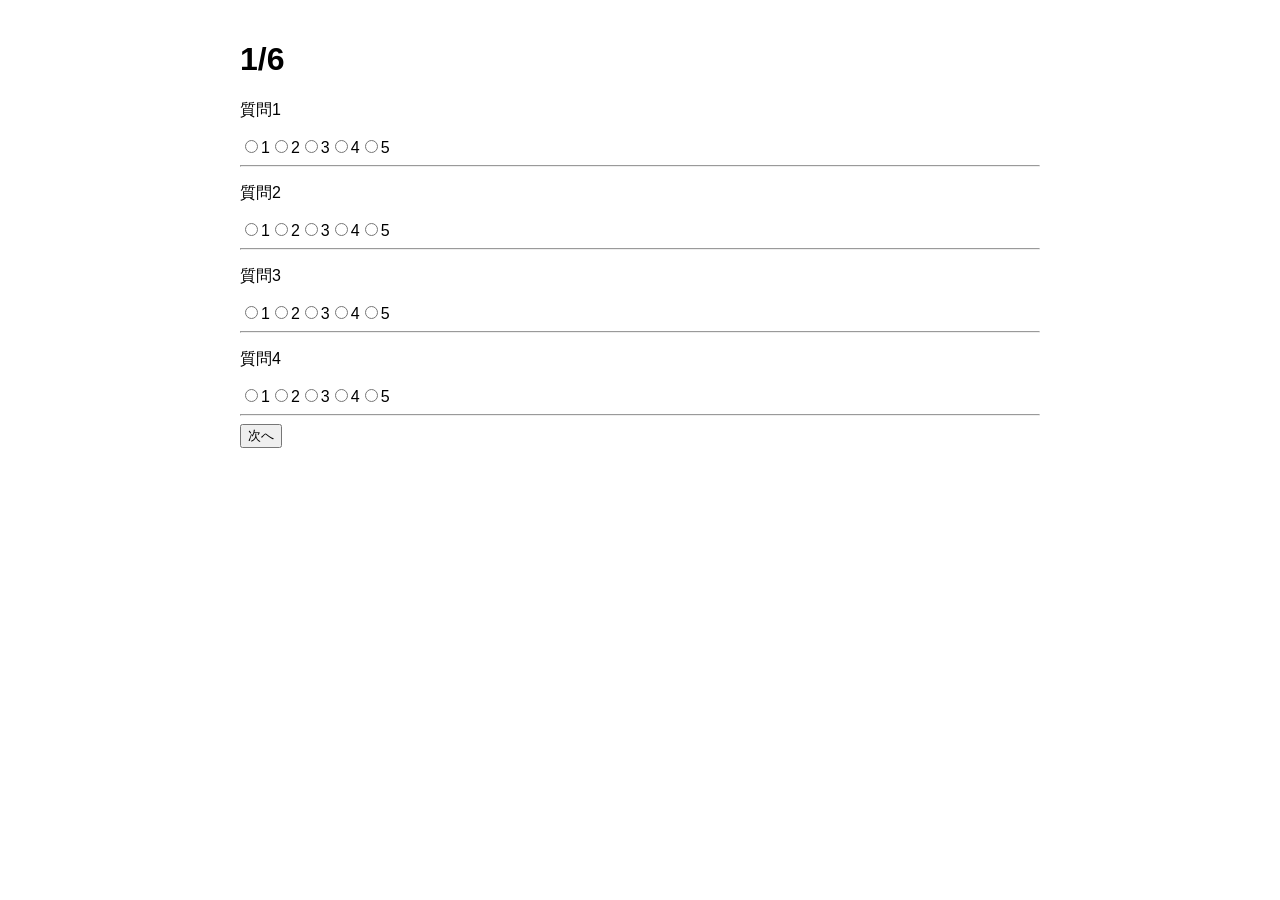
==== question1.html @ bad5d67c "Add files via upload" ====
<!DOCTYPE html><html lang="ja"><head><meta charset="UTF-8"><meta name="viewport" content="width=device-width,initial-scale=1"><style>body{font-family:sans-serif;max-width:800px;margin:auto;padding:20px}</style></head><body><h1>1/6</h1><form id="form"><p>質問1</p><label><input type="radio" name="q1" value="1" required>1</label><label><input type="radio" name="q1" value="2">2</label><label><input type="radio" name="q1" value="3">3</label><label><input type="radio" name="q1" value="4">4</label><label><input type="radio" name="q1" value="5">5</label><hr><p>質問2</p><label><input type="radio" name="q2" value="1" required>1</label><label><input type="radio" name="q2" value="2">2</label><label><input type="radio" name="q2" value="3">3</label><label><input type="radio" name="q2" value="4">4</label><label><input type="radio" name="q2" value="5">5</label><hr><p>質問3</p><label><input type="radio" name="q3" value="1" required>1</label><label><input type="radio" name="q3" value="2">2</label><label><input type="radio" name="q3" value="3">3</label><label><input type="radio" name="q3" value="4">4</label><label><input type="radio" name="q3" value="5">5</label><hr><p>質問4</p><label><input type="radio" name="q4" value="1" required>1</label><label><input type="radio" name="q4" value="2">2</label><label><input type="radio" name="q4" value="3">3</label><label><input type="radio" name="q4" value="4">4</label><label><input type="radio" name="q4" value="5">5</label><hr><button>次へ</button></form><script>document.getElementById("form").addEventListener("submit",function(e){e.preventDefault();const data={q1:Number(document.querySelector('input[name="q1"]:checked').value),q2:Number(document.querySelector('input[name="q2"]:checked').value),q3:Number(document.querySelector('input[name="q3"]:checked').value),q4:Number(document.querySelector('input[name="q4"]:checked').value)};localStorage.setItem("question1",JSON.stringify(data));location.href="question2.html";});</script></body></html>
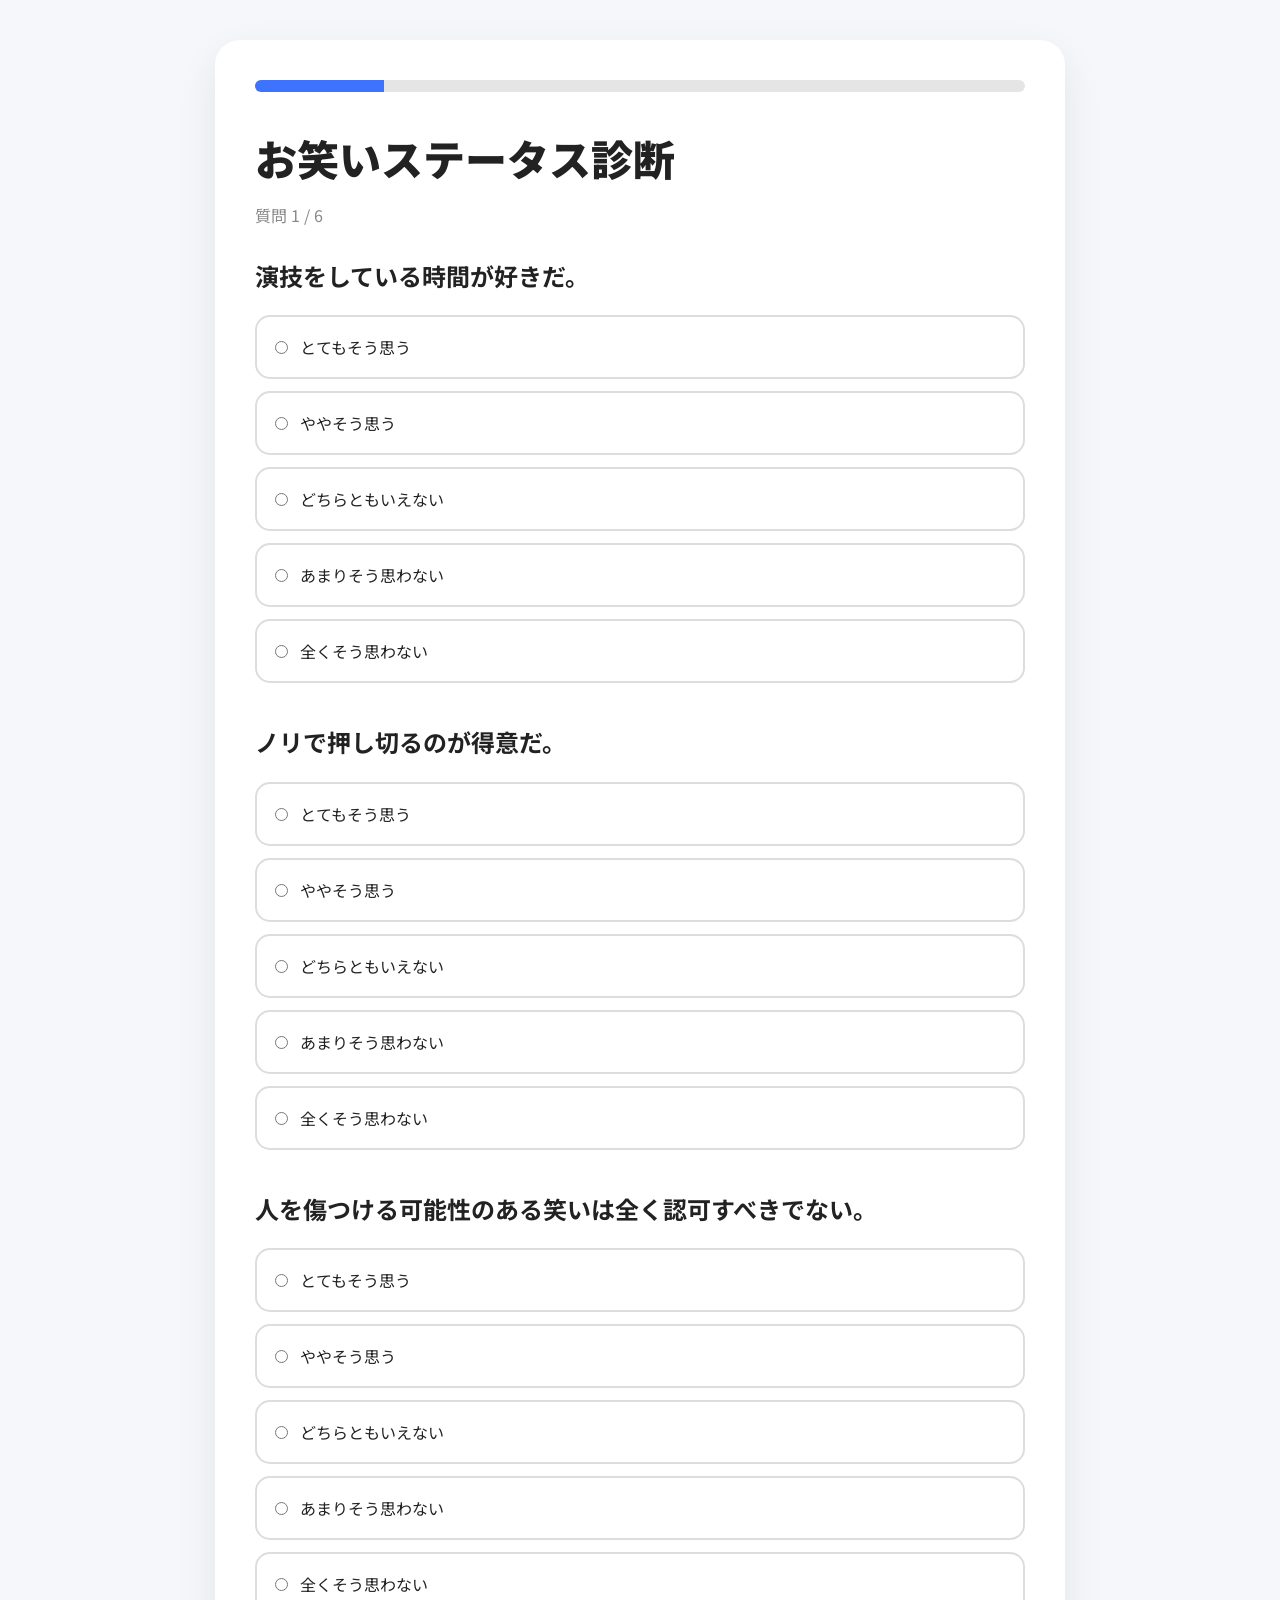
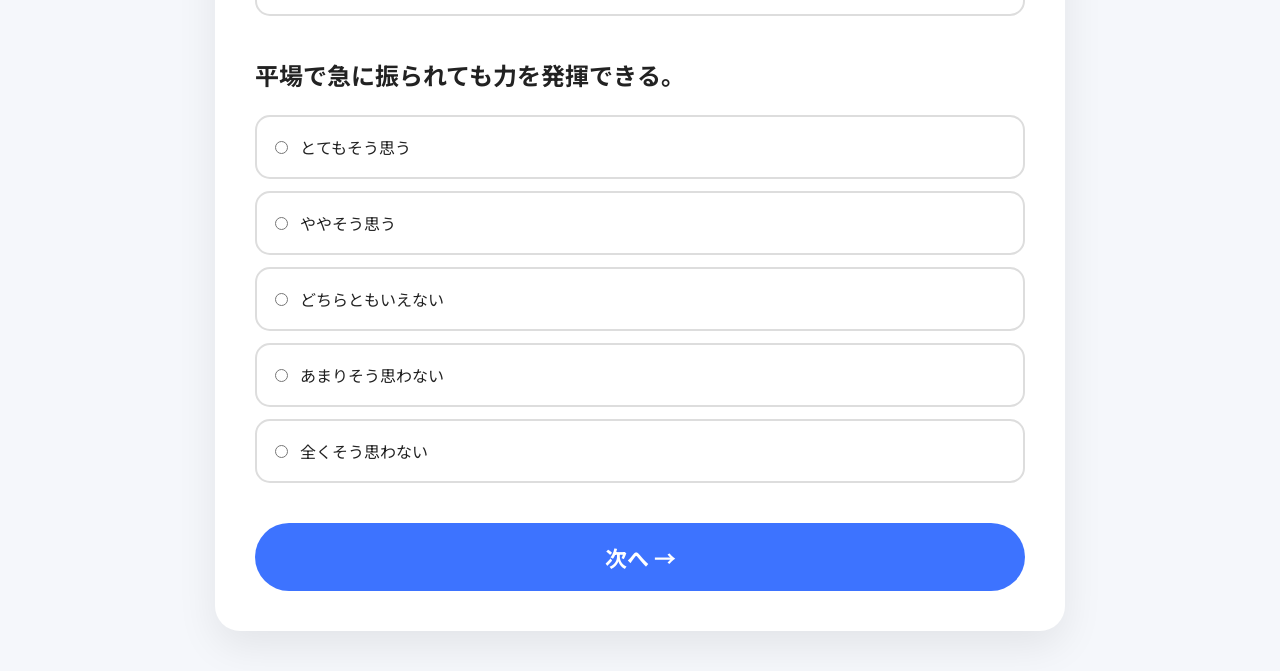
==== commit 35e489e9: "Change title and questions in question1.html" ====
--- a/question1.html
+++ b/question1.html
@@ -1 +1,138 @@
-<!DOCTYPE html><html lang="ja"><head><meta charset="UTF-8"><meta name="viewport" content="width=device-width,initial-scale=1"><style>body{font-family:sans-serif;max-width:800px;margin:auto;padding:20px}</style></head><body><h1>1/6</h1><form id="form"><p>質問1</p><label><input type="radio" name="q1" value="1" required>1</label><label><input type="radio" name="q1" value="2">2</label><label><input type="radio" name="q1" value="3">3</label><label><input type="radio" name="q1" value="4">4</label><label><input type="radio" name="q1" value="5">5</label><hr><p>質問2</p><label><input type="radio" name="q2" value="1" required>1</label><label><input type="radio" name="q2" value="2">2</label><label><input type="radio" name="q2" value="3">3</label><label><input type="radio" name="q2" value="4">4</label><label><input type="radio" name="q2" value="5">5</label><hr><p>質問3</p><label><input type="radio" name="q3" value="1" required>1</label><label><input type="radio" name="q3" value="2">2</label><label><input type="radio" name="q3" value="3">3</label><label><input type="radio" name="q3" value="4">4</label><label><input type="radio" name="q3" value="5">5</label><hr><p>質問4</p><label><input type="radio" name="q4" value="1" required>1</label><label><input type="radio" name="q4" value="2">2</label><label><input type="radio" name="q4" value="3">3</label><label><input type="radio" name="q4" value="4">4</label><label><input type="radio" name="q4" value="5">5</label><hr><button>次へ</button></form><script>document.getElementById("form").addEventListener("submit",function(e){e.preventDefault();const data={q1:Number(document.querySelector('input[name="q1"]:checked').value),q2:Number(document.querySelector('input[name="q2"]:checked').value),q3:Number(document.querySelector('input[name="q3"]:checked').value),q4:Number(document.querySelector('input[name="q4"]:checked').value)};localStorage.setItem("question1",JSON.stringify(data));location.href="question2.html";});</script></body></html>+<!DOCTYPE html>
+<html lang="ja">
+
+<head>
+
+<meta charset="UTF-8">
+<meta name="viewport" content="width=device-width, initial-scale=1.0">
+
+<title>お笑いステータス診断｜質問1/6</title>
+
+<link rel="stylesheet" href="css/style.css">
+
+<link rel="preconnect" href="https://fonts.googleapis.com">
+<link rel="preconnect" href="https://fonts.gstatic.com" crossorigin>
+<link href="https://fonts.googleapis.com/css2?family=Noto+Sans+JP:wght@400;700;900&display=swap" rel="stylesheet">
+
+</head>
+
+<body>
+
+<div class="container">
+
+<div class="progress">
+
+<div class="progress-bar" style="width:16.7%;"></div>
+
+</div>
+
+<h1>お笑いステータス診断</h1>
+
+<p class="page-number">
+
+質問 1 / 6
+
+</p>
+
+<form id="questionForm">
+
+<div class="question">
+
+<h2>演技をしている時間が好きだ。</h2>
+
+<div class="options">
+
+<label><input type="radio" name="q1" value="5" required>とてもそう思う</label>
+<label><input type="radio" name="q1" value="4">ややそう思う</label>
+<label><input type="radio" name="q1" value="3">どちらともいえない</label>
+<label><input type="radio" name="q1" value="2">あまりそう思わない</label>
+<label><input type="radio" name="q1" value="1">全くそう思わない</label>
+
+</div>
+
+</div>
+
+<div class="question">
+
+<h2>ノリで押し切るのが得意だ。</h2>
+
+<div class="options">
+
+<label><input type="radio" name="q2" value="5" required>とてもそう思う</label>
+<label><input type="radio" name="q2" value="4">ややそう思う</label>
+<label><input type="radio" name="q2" value="3">どちらともいえない</label>
+<label><input type="radio" name="q2" value="2">あまりそう思わない</label>
+<label><input type="radio" name="q2" value="1">全くそう思わない</label>
+
+</div>
+
+</div>
+
+<div class="question">
+
+<h2>人を傷つける可能性のある笑いは全く認可すべきでない。</h2>
+
+<div class="options">
+
+<label><input type="radio" name="q3" value="5" required>とてもそう思う</label>
+<label><input type="radio" name="q3" value="4">ややそう思う</label>
+<label><input type="radio" name="q3" value="3">どちらともいえない</label>
+<label><input type="radio" name="q3" value="2">あまりそう思わない</label>
+<label><input type="radio" name="q3" value="1">全くそう思わない</label>
+
+</div>
+
+</div>
+
+<div class="question">
+
+<h2>平場で急に振られても力を発揮できる。</h2>
+
+<div class="options">
+
+<label><input type="radio" name="q4" value="5" required>とてもそう思う</label>
+<label><input type="radio" name="q4" value="4">ややそう思う</label>
+<label><input type="radio" name="q4" value="3">どちらともいえない</label>
+<label><input type="radio" name="q4" value="2">あまりそう思わない</label>
+<label><input type="radio" name="q4" value="1">全くそう思わない</label>
+
+</div>
+
+</div>
+
+<button type="submit" class="nextButton">
+
+次へ →
+
+</button>
+
+</form>
+
+</div>
+
+<script>
+
+document.getElementById("questionForm").addEventListener("submit",function(e){
+
+e.preventDefault();
+
+const answers={
+
+q1:Number(document.querySelector('input[name="q1"]:checked').value),
+q2:Number(document.querySelector('input[name="q2"]:checked').value),
+q3:Number(document.querySelector('input[name="q3"]:checked').value),
+q4:Number(document.querySelector('input[name="q4"]:checked').value)
+
+};
+
+localStorage.setItem("question1",JSON.stringify(answers));
+
+window.location.href="question2.html";
+
+});
+
+</script>
+
+</body>
+
+</html>
--- a/css/style.css
+++ b/css/style.css
@@ -0,0 +1,396 @@
+*{
+    margin:0;
+    padding:0;
+    box-sizing:border-box;
+    font-family:"Noto Sans JP",sans-serif;
+}
+
+body{
+
+    background:#f5f7fb;
+
+    color:#222;
+
+    min-height:100vh;
+
+}
+
+.container{
+
+    max-width:850px;
+
+    margin:40px auto;
+
+    background:#ffffff;
+
+    border-radius:25px;
+
+    padding:40px;
+
+    box-shadow:0 15px 40px rgba(0,0,0,.08);
+
+}
+
+.hero{
+
+    min-height:100vh;
+
+    display:flex;
+
+    justify-content:center;
+
+    align-items:center;
+
+    padding:30px;
+
+}
+
+.card{
+
+    width:100%;
+
+    max-width:700px;
+
+    background:white;
+
+    border-radius:30px;
+
+    padding:60px;
+
+    text-align:center;
+
+    box-shadow:0 20px 50px rgba(0,0,0,.08);
+
+}
+
+.logo{
+
+    font-size:70px;
+
+    margin-bottom:20px;
+
+}
+
+h1{
+
+    font-size:42px;
+
+    font-weight:900;
+
+    margin-bottom:15px;
+
+}
+
+.subtitle{
+
+    font-size:20px;
+
+    color:#666;
+
+    line-height:1.8;
+
+    margin-bottom:40px;
+
+}
+
+.type-example{
+
+    display:flex;
+
+    justify-content:center;
+
+    gap:15px;
+
+    flex-wrap:wrap;
+
+    margin-bottom:50px;
+
+}
+
+.type-example span{
+
+    background:#edf3ff;
+
+    color:#3d73ff;
+
+    padding:10px 18px;
+
+    border-radius:30px;
+
+    font-weight:bold;
+
+}
+
+.start-button{
+
+    display:inline-block;
+
+    background:#3d73ff;
+
+    color:white;
+
+    text-decoration:none;
+
+    padding:18px 60px;
+
+    border-radius:999px;
+
+    font-size:22px;
+
+    font-weight:bold;
+
+    transition:.2s;
+
+}
+
+.start-button:hover{
+
+    transform:translateY(-3px);
+
+    background:#285eff;
+
+}
+
+.small{
+
+    margin-top:25px;
+
+    color:#888;
+
+}
+
+.progress{
+
+    width:100%;
+
+    height:12px;
+
+    background:#e5e5e5;
+
+    border-radius:999px;
+
+    overflow:hidden;
+
+    margin-bottom:35px;
+
+}
+
+.progress-bar{
+
+    height:100%;
+
+    background:#3d73ff;
+
+}
+
+.page-number{
+
+    color:#888;
+
+    margin-bottom:30px;
+
+}
+
+.question{
+
+    margin-bottom:40px;
+
+}
+
+.question h2{
+
+    font-size:24px;
+
+    margin-bottom:20px;
+
+    line-height:1.6;
+
+}
+
+.options{
+
+    display:flex;
+
+    flex-direction:column;
+
+    gap:12px;
+
+}
+
+.options label{
+
+    border:2px solid #ddd;
+
+    border-radius:15px;
+
+    padding:18px;
+
+    cursor:pointer;
+
+    transition:.2s;
+
+}
+
+.options label:hover{
+
+    border-color:#3d73ff;
+
+    background:#edf3ff;
+
+}
+
+.options input{
+
+    margin-right:12px;
+
+}
+
+.nextButton{
+
+    width:100%;
+
+    padding:18px;
+
+    background:#3d73ff;
+
+    color:white;
+
+    border:none;
+
+    border-radius:999px;
+
+    font-size:22px;
+
+    font-weight:bold;
+
+    cursor:pointer;
+
+    transition:.2s;
+
+}
+
+.nextButton:hover{
+
+    background:#285eff;
+
+}
+
+.result-card{
+
+    text-align:center;
+
+    padding:40px 20px;
+
+}
+
+.typeCode{
+
+    font-size:80px;
+
+    font-weight:900;
+
+    color:#3d73ff;
+
+    margin-bottom:10px;
+
+}
+
+.typeName{
+
+    font-size:34px;
+
+    font-weight:bold;
+
+    margin-bottom:25px;
+
+}
+
+.description{
+
+    font-size:20px;
+
+    color:#555;
+
+    line-height:1.8;
+
+    margin-bottom:40px;
+
+}
+
+.buttonArea{
+
+    display:flex;
+
+    flex-direction:column;
+
+    gap:15px;
+
+}
+
+.restartButton{
+
+    display:block;
+
+    text-align:center;
+
+    text-decoration:none;
+
+    background:#eeeeee;
+
+    color:#222;
+
+    padding:18px;
+
+    border-radius:999px;
+
+    font-weight:bold;
+
+}
+
+.restartButton:hover{
+
+    background:#dddddd;
+
+}
+
+@media(max-width:700px){
+
+.container{
+
+padding:25px;
+
+margin:15px;
+
+}
+
+.card{
+
+padding:35px;
+
+}
+
+h1{
+
+font-size:32px;
+
+}
+
+.question h2{
+
+font-size:20px;
+
+}
+
+.typeCode{
+
+font-size:56px;
+
+}
+
+.typeName{
+
+font-size:28px;
+
+}
+
+}
